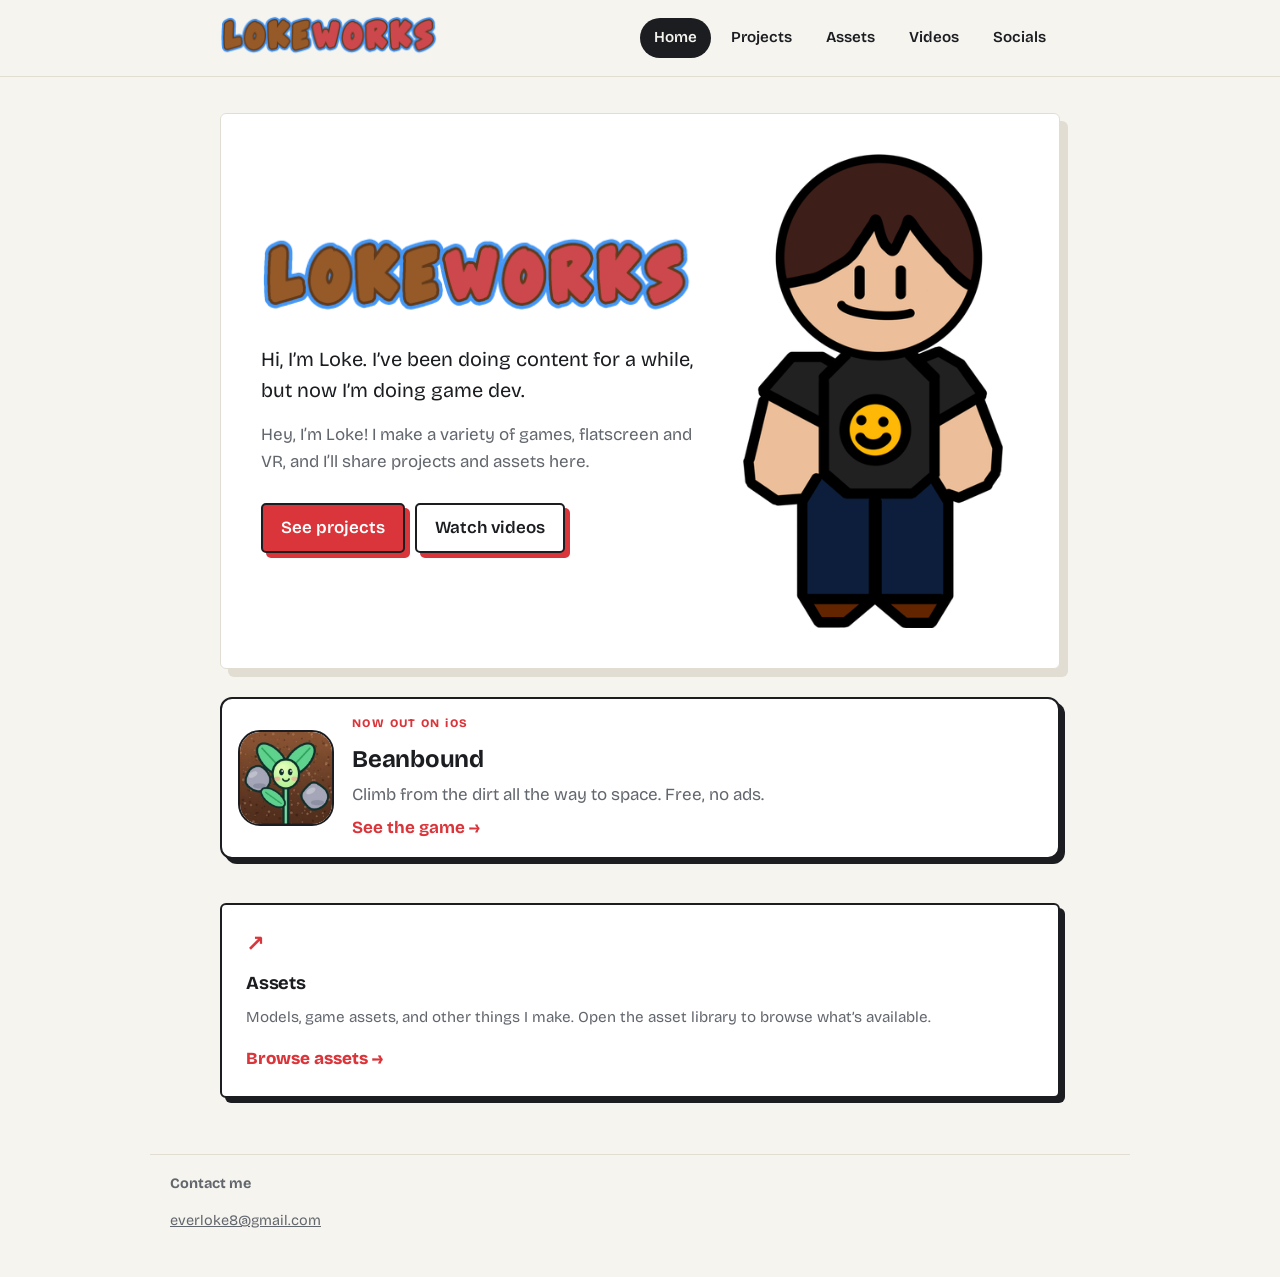
==== index.html @ 10ac7046 "Simplify site title to LokeWorks" ====
<!DOCTYPE html>
<html lang="en"><head><meta charset="utf-8"/><meta content="width=device-width, initial-scale=1, viewport-fit=cover" name="viewport"/><title>LokeWorks</title><meta name="description" content="LokeWorks is Loke’s indie game dev home: games, assets, videos and more."/><meta name="theme-color" content="#4397F7"/><meta property="og:type" content="website"/><meta property="og:site_name" content="LokeWorks"/><meta property="og:title" content="LokeWorks"/><meta property="og:description" content="LokeWorks is Loke’s indie game dev home: games, assets, videos and more."/><meta property="og:image" content="https://lokeworks.github.io/lokeworks-dev/assets/og-image.png"/><meta name="twitter:card" content="summary_large_image"/><link href="https://fonts.googleapis.com/css2?family=Bricolage+Grotesque:opsz,wght@12..96,400;12..96,600;12..96,800&amp;display=swap" rel="stylesheet"/><link href="favicon.ico" rel="icon" sizes="any"/><link href="assets/favicon-32.png" rel="icon" type="image/png" sizes="32x32"/><link href="assets/apple-touch-icon.png" rel="apple-touch-icon"/><link href="style.css?v=19" rel="stylesheet"/></head><body><header>
<div class="bar">
<a aria-label="LokeWorks home" class="logo" href="index.html"><img alt="LokeWorks" class="logo-img" src="assets/lokeworks-logo-site.png?v=1"/></a>
<nav aria-label="Main"><a aria-current="page" href="index.html">Home</a><a href="projects.html">Projects</a><a href="assets.html">Assets</a><a href="videos.html">Videos</a><a href="socials.html">Socials</a></nav>
</div>
</header><main><section>
<div class="hero">
<img alt="Loke, a cartoon guy with brown hair, a black shirt with a yellow smiley face and blue jeans" class="guy" id="guy" draggable="false" data-press="assets/loke-happy.png?v=2" src="[data-uri]"/>
<div class="heroText">
<h1 class="hero-logo"><img alt="LokeWorks" src="assets/lokeworks-logo-site.png?v=1"/></h1>
<p class="lede">Hi, I’m Loke. I’ve been doing content for a while, but now I’m doing game dev.</p>
<p class="sub">Hey, I’m Loke! I make a variety of games, flatscreen and VR, and I’ll share projects and assets here.</p>
<div class="btns">
<button class="btn" data-go="projects">See projects</button>
<button class="btn alt" data-go="videos">Watch videos</button>
</div>
</div>
</div>
<a class="feature" href="project.html?p=beanbound">
<img alt="Beanbound app icon" class="feature-icon" src="assets/beanbound/icon.png"/>
<div><span class="page-kicker">NOW OUT ON iOS</span><h3>Beanbound</h3><p>Climb from the dirt all the way to space. Free, no ads.</p><span class="feature-link">See the game →</span></div>
</a>
<div class="tools">
<button class="tool asset-entry" data-go="assets">
<span aria-hidden="true" class="asset-entry-icon">↗</span>
<h3>Assets</h3>
<p>Models, game assets, and other things I make. Open the asset library to browse what’s available.</p>
<span class="asset-entry-link">Browse assets →</span>
</button>
</div>
</section></main><footer class="site-footer"><div class="footer-inner"><strong>Contact me</strong><p><a href="mailto:everloke8@gmail.com">everloke8@gmail.com</a></p></div></footer><script src="site.js?v=33"></script></body></html>
---- style.css ----
:root{
  --bg:#eef0f7; --surface:#ffffff; --ink:#1b1a3a; --muted:#5d5c7e; --line:#d6d8e8;
  --accent:#3646f5; --accent-ink:#ffffff; --pop:#ffd23f; --pop-ink:#1b1a3a;
  box-sizing:border-box; padding-top:env(safe-area-inset-top,0px); padding-bottom:env(safe-area-inset-bottom,0px);
  color-scheme:light;
}
@media (prefers-color-scheme:dark){
  :root:not([data-theme="light"]){
    --bg:#12122a; --surface:#1c1c3b; --ink:#ecebff; --muted:#a3a2c8; --line:#32325a;
    --accent:#8f99ff; --accent-ink:#12122a; --pop:#ffd23f; --pop-ink:#1b1a3a; color-scheme:dark;
  }
}
:root[data-theme="dark"]{
  --bg:#12122a; --surface:#1c1c3b; --ink:#ecebff; --muted:#a3a2c8; --line:#32325a;
  --accent:#8f99ff; --accent-ink:#12122a; --pop:#ffd23f; --pop-ink:#1b1a3a; color-scheme:dark;
}
html{scroll-padding-top:env(safe-area-inset-top,0px)}
*{box-sizing:border-box}
body{margin:0;background:var(--bg);color:var(--ink);font-family:"Bricolage Grotesque",system-ui,-apple-system,"Segoe UI",Roboto,sans-serif;font-size:17px;line-height:1.55}
body::before{content:"";position:fixed;inset:0 0 auto;height:env(safe-area-inset-top,0px);background:var(--bg);z-index:10}
a{color:inherit}
:focus-visible{outline:3px solid var(--accent);outline-offset:3px}
header{position:sticky;top:env(safe-area-inset-top,0px);z-index:9;background:var(--bg);border-bottom:2px solid var(--ink)}
.bar{max-width:980px;margin:0 auto;padding:12px 20px;display:flex;align-items:center;justify-content:space-between;gap:12px;flex-wrap:wrap}
.logo{font-weight:800;font-size:1.25rem;letter-spacing:-.02em;background:none;border:0;color:var(--ink);cursor:pointer;padding:0;font-family:inherit}
.logo span{background:var(--pop);color:var(--pop-ink);padding:0 6px;border-radius:4px;margin-right:2px}
nav{display:flex;gap:6px;flex-wrap:wrap}
nav a{font:inherit;font-weight:600;font-size:.95rem;background:none;border:2px solid transparent;color:var(--ink);padding:6px 12px;border-radius:999px;cursor:pointer}
nav a:hover{border-color:var(--line)}
nav a[aria-current="page"]{background:var(--ink);color:var(--bg)}
main{max-width:980px;margin:0 auto;padding:36px 20px 56px}
.page[hidden]{display:none}
h1{font-size:clamp(2.8rem,11vw,5.5rem);line-height:.92;letter-spacing:-.045em;font-weight:800;margin:0 0 20px}
h1 .stamp{display:inline-block;background:var(--pop);color:var(--pop-ink);padding:0 .12em;transform:rotate(-1.5deg);border-radius:6px}
h2{font-size:clamp(1.8rem,5vw,2.6rem);letter-spacing:-.03em;line-height:1.05;margin:0 0 10px}
h3{font-size:1.15rem;margin:0 0 4px;letter-spacing:-.01em}
.hero{display:grid;gap:28px;align-items:center}
.guy{display:block;width:min(200px,52%);height:auto;justify-self:center}
.pill{display:inline-flex;align-items:center;gap:8px;font-family:ui-monospace,Menlo,Consolas,monospace;font-size:.9rem;border:2px solid var(--ink);border-radius:999px;padding:3px 12px;margin:0 0 14px;background:var(--surface)}
.pill i{width:9px;height:9px;border-radius:50%;background:var(--accent);display:inline-block}
@media(min-width:760px){.hero{grid-template-columns:1.5fr 1fr}.guy{order:2;width:min(260px,100%)}}
.lede{font-size:1.25rem;max-width:34ch;margin:0 0 16px}
.sub{color:var(--muted);max-width:56ch;margin:0 0 28px}
.btns{display:flex;gap:10px;flex-wrap:wrap}
.btn{font:inherit;font-weight:600;border:2px solid var(--ink);background:var(--accent);color:var(--accent-ink);padding:10px 18px;border-radius:10px;cursor:pointer;box-shadow:4px 4px 0 var(--ink)}
.btn.alt{background:var(--surface);color:var(--ink)}
.btn:active{transform:translate(3px,3px);box-shadow:1px 1px 0 var(--ink)}
.tools{display:grid;grid-template-columns:repeat(auto-fit,minmax(220px,1fr));gap:14px;margin-top:44px}
.tool{border:2px solid var(--ink);border-radius:12px;padding:16px 18px;background:var(--surface)}
.tool p{margin:0;color:var(--muted);font-size:.95rem}
.grid{display:grid;grid-template-columns:repeat(auto-fill,minmax(250px,1fr));gap:16px}
.card{border:2px solid var(--ink);border-radius:12px;background:var(--surface);overflow:hidden;display:flex;flex-direction:column}
.thumb{aspect-ratio:16/9;background:repeating-linear-gradient(45deg,var(--line) 0 10px,transparent 10px 20px);border-bottom:2px solid var(--ink);display:grid;place-items:center;font-weight:600;color:var(--muted)}
img.thumb{display:block;width:100%;height:auto;object-fit:cover;object-position:50% 70%}
.card .body{padding:14px 16px 16px}
.card p{margin:0 0 10px;color:var(--muted);font-size:.95rem}
.tag{display:inline-block;font-size:.8rem;font-weight:600;border:1.5px solid var(--ink);border-radius:999px;padding:1px 10px;background:var(--pop);color:var(--pop-ink)}
.tag.plain{background:none;color:var(--ink)}
.filters{display:flex;gap:8px;flex-wrap:wrap;margin:0 0 20px}
.filters button{font:inherit;font-weight:600;font-size:.9rem;border:2px solid var(--ink);background:var(--surface);color:var(--ink);padding:5px 14px;border-radius:999px;cursor:pointer}
.filters button[aria-pressed="true"]{background:var(--ink);color:var(--bg)}
.links{list-style:none;margin:0;padding:0;display:grid;gap:12px}
.links li a,.links li .off{display:flex;justify-content:space-between;align-items:center;gap:12px;border:2px solid var(--ink);border-radius:12px;background:var(--surface);padding:16px 18px;text-decoration:none;font-weight:600;font-size:1.1rem}
.links li a{box-shadow:4px 4px 0 var(--ink)}
.links li a:hover{background:var(--pop);color:var(--pop-ink)}
.links .off{color:var(--muted);border-style:dashed;border-color:var(--line)}
.links small{font-weight:400;color:var(--muted);font-size:.9rem}
footer{max-width:980px;margin:0 auto;padding:0 20px 40px;color:var(--muted);font-size:.9rem}
.scroll{overflow-x:auto}

/* Visual alignment with the original LokeWorks site */
:root {
  --bg: #0E0F12;
  --surface: #17181D;
  --ink: #F1EFE9;
  --muted: #A6A8AF;
  --line: #2B2D33;
  --accent: #D9353A;
  --accent-ink: #FFFFFF;
  --pop: #E8A33D;
  --pop-ink: #1B1D21;
  color-scheme: dark;
}
@media (prefers-color-scheme: light) {
  :root:not([data-theme="dark"]) {
    --bg: #F5F4EF;
    --surface: #FFFFFF;
    --ink: #1B1D21;
    --muted: #62666D;
    --line: #E1DDD3;
    --accent: #D9353A;
    --accent-ink: #FFFFFF;
    --pop: #E8A33D;
    --pop-ink: #1B1D21;
    color-scheme: light;
  }
}
body {
  background-image: none;
  background-size: auto;
}
header {
  background: var(--bg);
  backdrop-filter: none;
  border-bottom: 1px solid var(--line);
}
.bar { max-width: 880px; }
.logo span { background: var(--accent); color: #fff; border-radius: 3px; }
nav button[aria-current="page"] { background: var(--accent); color: #fff; }
main { max-width: 880px; }
.hero {
  border-radius: 6px;
  border: 1px solid var(--line);
  box-shadow: 8px 8px 0 var(--line);
  background: var(--surface);
  padding: clamp(22px, 4vw, 40px);
}
.hero::before { display: none; }
h1 .stamp { border-radius: 3px; }
.btn {
  border-radius: 5px;
  box-shadow: 5px 5px 0 var(--accent);
}
.btn:hover { box-shadow: 7px 7px 0 var(--accent); transform: translate(-2px,-2px); }
.btn:active { box-shadow: 2px 2px 0 var(--accent); transform: translate(2px,2px); }
.tool, .card {
  border-radius: 6px;
  box-shadow: 5px 5px 0 var(--line);
}
.tool:hover, .card:hover {
  box-shadow: 7px 7px 0 var(--accent);
  transform: translate(-2px,-2px);
}
.tag {
  border-radius: 3px;
  font-family: ui-monospace, SFMono-Regular, Menlo, monospace;
  letter-spacing: .04em;
}
.filters button { border-radius: 4px; }
.filters button[aria-pressed="true"], .filters button.active {
  background: var(--accent);
  color: #fff;
}
.links li a, .links li .off {
  border-radius: 6px;
  box-shadow: 4px 4px 0 var(--line);
}
.links li a:hover { box-shadow: 6px 6px 0 var(--accent); }
.site-footer { max-width: 880px; margin: 0 auto; }
.footer-inner { border-color: var(--line); }
.footer-brand span { color: var(--accent); }
.eyebrow { font-family: ui-monospace, SFMono-Regular, Menlo, monospace; }
.eyebrow-dot { background: var(--accent); box-shadow: none; }
@media (max-width: 600px) {
  .hero { box-shadow: 5px 5px 0 var(--line); }
  .tool, .card { box-shadow: 4px 4px 0 var(--line); }
}


/* Assets page */
.asset-entry {
  appearance: none; width: 100%; text-align: left; color: inherit; font: inherit;
  cursor: pointer; position: relative; padding: 22px 24px 24px;
  background: var(--surface); border: 2px solid var(--ink);
  box-shadow: 5px 5px 0 var(--ink); display: flex; flex-direction: column; align-items: flex-start;
}
.asset-entry h3 { margin: 8px 0; }
.asset-entry p { margin: 0 0 16px; }
.asset-entry-icon { font-size: 1.4rem; font-weight: 900; color: var(--accent); }
.asset-entry-link { font-weight: 800; color: var(--accent); }
.asset-entry:hover { transform: translate(-2px,-2px); box-shadow: 7px 7px 0 var(--ink); }
#assetGrid { margin-top: 24px; }
.empty { padding: 24px; border: 2px dashed var(--line); color: var(--muted); text-align: center; border-radius: 10px; }
.asset-card .asset-kind { display: inline-block; margin: 0 0 8px; font-size: .75rem; font-weight: 800; letter-spacing: .07em; text-transform: uppercase; color: var(--accent); }


/* Secondary-page layouts */
.page-intro {
  margin: 22px 0 26px; padding: 20px 22px;
  border: 2px solid var(--ink); background: var(--surface);
  box-shadow: 4px 4px 0 var(--ink); max-width: 760px;
}
.page-kicker {
  display: block; margin-bottom: 8px; color: var(--accent);
  font-size: .72rem; font-weight: 900; letter-spacing: .12em;
}
.page-intro p, .coming-strip p, .video-note p { margin: 0; line-height: 1.65; color: var(--muted); }
.coming-strip, .video-note {
  display: flex; align-items: center; gap: 14px;
  margin-top: 28px; padding: 18px 20px;
  border: 1px solid var(--line); background: var(--surface);
}
.coming-strip strong, .video-note strong { display: block; margin-bottom: 4px; }
.coming-mark, .video-note-icon {
  display: grid; place-items: center; flex: 0 0 42px; height: 42px;
  border: 2px solid var(--ink); box-shadow: 3px 3px 0 var(--ink);
  font-size: 1.35rem; font-weight: 900; color: var(--accent);
}
.video-note { margin: 20px 0 24px; }
.empty { grid-column: 1 / -1; margin-top: 20px; padding: 32px 22px; }
.empty[hidden] { display: none; }
.empty-icon { display: inline-grid; place-items: center; width: 42px; height: 42px; margin-bottom: 12px; border: 2px solid var(--ink); color: var(--accent); font-weight: 900; font-size: 1.2rem; }
.empty h3 { margin: 0 0 8px; }
.empty p { max-width: 480px; margin: 0 auto; line-height: 1.6; color: var(--muted); }
.video-empty { text-align: center; }
.social-footnote { margin-top: 20px; font-size: .9rem; line-height: 1.6; color: var(--muted); }
.links li a, .links li .off { min-height: 74px; }
.links li .off { cursor: default; }
#filters { display: flex; flex-wrap: wrap; gap: 8px; margin-bottom: 22px; }
#filters button[aria-pressed="true"] { background: var(--accent); color: var(--bg); border-color: var(--ink); }
#videoGrid .empty { width: 100%; }
@media (max-width: 600px) {
  .page-intro { padding: 16px; }
  .coming-strip, .video-note { align-items: flex-start; padding: 15px; }
}


nav a{ text-decoration:none; display:inline-block; }
nav a[aria-current="page"]{ background:var(--ink); color:var(--bg); }
.site-footer{max-width:980px;margin:0 auto;padding:18px 20px 30px;color:var(--muted);font-size:.9rem;border-top:1px solid var(--line)}

.asset-category-title{margin:28px 0 12px;font-size:1.35rem}
.asset-preview{display:block;width:100%;max-height:220px;object-fit:cover;border-radius:8px;margin:12px 0}
.card .button{display:inline-block;margin-top:12px;text-decoration:none}
.asset-section[hidden],.empty[hidden]{display:none}

.logo-img{display:block;height:52px;width:auto}
@media(max-width:520px){.logo-img{height:38px}}

h1.hero-logo{margin:0 0 12px;line-height:0}
h1.hero-logo img{display:block;width:min(100%,440px);height:auto}

.guy{cursor:pointer;-webkit-user-select:none;user-select:none;-webkit-touch-callout:none;-webkit-tap-highlight-color:transparent;touch-action:manipulation}

/* Project detail page */
.proj-layout{display:grid;grid-template-columns:200px 1fr;gap:32px;align-items:start}
.proj-side{display:flex;flex-direction:column;gap:10px;position:sticky;top:90px}
.proj-pill{display:block;text-decoration:none;font-weight:700;border:2px solid var(--ink);border-radius:999px;background:var(--surface);color:var(--ink);padding:8px 16px}
.proj-pill[aria-current="page"]{background:var(--ink);color:var(--bg)}
.proj-main{min-width:0}
.proj-head{display:flex;gap:22px;align-items:flex-start;flex-wrap:wrap;margin-bottom:28px}
.proj-icon{width:140px;height:140px;border-radius:28px;border:2px solid var(--ink);object-fit:cover;display:block}
.proj-info{flex:1;min-width:200px}
.proj-title{margin:0 0 4px;font-size:clamp(1.8rem,5vw,2.6rem);line-height:1.1}
.proj-tagline{margin:0 0 6px;font-weight:600;font-size:1.1rem}
.proj-price{margin:0 0 12px;color:var(--muted);font-weight:600}
.proj-info .btn{display:inline-block;text-decoration:none;background:var(--accent);color:var(--accent-ink);border-radius:999px;padding:8px 28px}
.proj-shots{display:flex;gap:16px;overflow-x:auto;padding:4px 4px 16px;scroll-snap-type:x mandatory;-webkit-overflow-scrolling:touch}
.proj-shots img{height:440px;width:auto;flex:none;border-radius:18px;border:2px solid var(--ink);scroll-snap-align:start;display:block}
.proj-h2{margin:24px 0 8px}
.proj-about{margin:0 0 14px;max-width:62ch}
.proj-tags{display:flex;gap:6px;flex-wrap:wrap}
@media(max-width:760px){
  .proj-layout{grid-template-columns:1fr;gap:18px}
  .proj-side{flex-direction:row;flex-wrap:wrap;position:static}
  .proj-icon{width:104px;height:104px;border-radius:22px}
  .proj-shots img{height:340px}
}
.proj-back{display:inline-block;margin:0 0 16px;font-weight:600;text-decoration:none;color:var(--muted)}
.proj-back:hover{color:var(--ink);text-decoration:underline}
.proj-shots-wrap{position:relative}
.proj-arrow{position:absolute;top:50%;transform:translateY(-60%);width:42px;height:42px;border-radius:50%;border:2px solid var(--ink);background:var(--surface);color:var(--ink);font-size:1.6rem;line-height:1;cursor:pointer;display:grid;place-items:center;padding:0 0 3px}
.proj-arrow.prev{left:-12px}.proj-arrow.next{right:-12px}
.proj-arrow:hover{background:var(--accent);color:var(--accent-ink)}
@media(hover:none){.proj-arrow{display:none}}
.proj-facts{display:flex;flex-wrap:wrap;border:2px solid var(--ink);border-radius:12px;background:var(--surface);margin:8px 0 8px;overflow:hidden}
.proj-fact{flex:1 1 120px;padding:12px 16px;display:flex;flex-direction:column;gap:2px;border-right:2px solid var(--line)}
.proj-fact:last-child{border-right:0}
.proj-fact-k{font-size:.75rem;font-weight:700;letter-spacing:.07em;text-transform:uppercase;color:var(--muted)}
.lightbox{position:fixed;inset:0;z-index:100;background:rgba(0,0,0,.85);display:grid;place-items:center;padding:20px}
.lightbox img{max-width:min(92vw,520px);max-height:88vh;border-radius:18px;display:block}
.lb-btn{position:absolute;width:48px;height:48px;border-radius:50%;border:2px solid #fff;background:rgba(0,0,0,.5);color:#fff;font-size:1.8rem;cursor:pointer;display:grid;place-items:center;padding:0 0 4px}
.lb-close{top:16px;right:16px}.lb-prev{left:16px;top:50%}.lb-next{right:16px;top:50%}

/* Home: featured game */
.feature{display:flex;gap:18px;align-items:center;text-decoration:none;color:var(--ink);border:2px solid var(--ink);border-radius:12px;background:var(--surface);padding:16px;margin:0 0 20px;box-shadow:5px 5px 0 var(--ink);transition:transform .12s,box-shadow .12s}
.feature:hover{transform:translate(-2px,-2px);box-shadow:7px 7px 0 var(--accent)}
.feature-icon{width:96px;height:96px;border-radius:22px;border:2px solid var(--ink);flex:none;display:block}
.feature h3{margin:2px 0 4px;font-size:1.5rem}
.feature p{margin:0 0 6px;color:var(--muted)}
.feature-link{font-weight:700;color:var(--accent)}
/* nicer spacing */
.card .body .btn{margin-top:6px}
.card .body{display:flex;flex-direction:column;align-items:flex-start}
@media(max-width:520px){
  nav{gap:0}
  nav a{padding:6px 9px;font-size:.9rem}
  .feature-icon{width:72px;height:72px;border-radius:16px}
}
.feature{margin-top:28px}
.feature .page-kicker{display:block}
.card .body .btn{text-decoration:none}
@media(max-width:520px){nav a{padding:6px 6px;font-size:.85rem}.bar{padding-left:14px;padding-right:14px}}

/* 404 */
.nf{text-align:center;padding:30px 0}
.nf-guy{width:150px;height:auto;display:block;margin:0 auto 6px;animation:bob 3s ease-in-out infinite}
.nf-title{font-size:clamp(4rem,16vw,7rem);line-height:1;margin:0 0 6px;color:var(--accent)}

/* Motion (turned off for people who prefer reduced motion) */
@view-transition{navigation:auto}
@keyframes rise{from{opacity:0;transform:translateY(14px)}to{opacity:1;transform:none}}
@keyframes bob{0%,100%{transform:translateY(0)}50%{transform:translateY(-6px)}}
@keyframes wiggle{0%,100%{transform:rotate(0)}25%{transform:rotate(-2.5deg)}75%{transform:rotate(2.5deg)}}
main section>*{animation:rise .5s ease both}
main section>*:nth-child(2){animation-delay:.06s}
main section>*:nth-child(3){animation-delay:.12s}
main section>*:nth-child(4){animation-delay:.18s}
main section>*:nth-child(5){animation-delay:.24s}
main section>*:nth-child(n+6){animation-delay:.3s}
.grid>.card{animation:rise .5s ease both}
.grid>.card:nth-child(2){animation-delay:.08s}
.grid>.card:nth-child(3){animation-delay:.16s}
.logo-img{transition:transform .15s}
.logo:hover .logo-img{animation:wiggle .4s ease}
.hero .guy{animation:bob 3.4s ease-in-out infinite}
.hero .guy:active{animation:none;transform:scale(.97)}
.btn,.card,.feature,.tool,.proj-pill,nav a{transition:transform .12s,box-shadow .12s,background .12s,border-color .12s}
@media(prefers-reduced-motion:reduce){
  *,*::before,*::after{animation:none!important;transition:none!important;scroll-behavior:auto!important}
  @view-transition{navigation:none}
}
.nf .lede,.nf .sub{text-align:center;margin-left:auto;margin-right:auto}

/* Roadmap */
.road{display:grid;grid-template-columns:repeat(3,1fr);gap:18px;align-items:start}
.road-col{border:2px solid var(--ink);border-radius:12px;background:var(--surface);padding:14px}
.road-col h3{margin:0 0 12px;display:flex;justify-content:space-between;align-items:center}
.road-count{font-size:.8rem;font-weight:800;border:2px solid var(--ink);border-radius:999px;padding:0 9px}
.road-doing h3{color:var(--accent)}
.road-card{border:2px solid var(--line);border-radius:10px;padding:10px 12px;margin:0 0 10px;background:var(--bg)}
.road-card p{margin:4px 0 0;color:var(--muted);font-size:.92rem}
.road-empty{color:var(--muted);margin:0}
.road-done .road-card strong::before{content:"\2713  ";color:var(--accent)}
@media(max-width:760px){.road{grid-template-columns:1fr}}


/* Sub-tabs under the main menu (Games / Roadmap) */
.subtabs{display:flex;gap:8px;margin:0 0 14px}
.subtabs a{text-decoration:none;font-weight:700;font-size:.95rem;border:2px solid var(--ink);border-radius:999px;padding:4px 16px;color:var(--ink);background:var(--surface)}
.subtabs a[aria-current="page"]{background:var(--ink);color:var(--bg)}

/* Roadmap: locked until a goal */
.unlocks{margin-top:34px}
.unlocks[hidden]{display:none}
.unlock-list{display:grid;grid-template-columns:repeat(auto-fill,minmax(280px,1fr));gap:16px}
.unlock-card{border:2px dashed var(--ink);border-radius:12px;background:var(--surface);padding:14px 16px}
.unlock-card.is-open{border-style:solid;border-color:var(--accent)}
.unlock-top{display:flex;justify-content:space-between;gap:10px;align-items:center}
.unlock-badge{font-size:.7rem;font-weight:800;letter-spacing:.08em;border:2px solid var(--ink);border-radius:999px;padding:1px 9px}
.unlock-card.is-open .unlock-badge{background:var(--accent);color:var(--accent-ink);border-color:var(--accent)}
.unlock-card p{margin:6px 0 0;color:var(--muted);font-size:.92rem}
.unlock-card .unlock-goal{color:var(--ink);font-weight:600}
.unlock-bar{height:14px;border:2px solid var(--ink);border-radius:999px;margin-top:10px;overflow:hidden;background:var(--bg)}
.unlock-fill{height:100%;background:var(--accent);border-radius:999px;transition:width .6s}
.unlock-card .unlock-num{margin-top:6px;font-weight:700;color:var(--ink)}

/* Project page: how to play */
.howto{display:grid;grid-template-columns:repeat(auto-fit,minmax(240px,1fr));gap:16px;margin-top:6px}
.howto-box{border:2px solid var(--ink);border-radius:12px;background:var(--surface);padding:14px 16px}
.howto-box h3{margin:0 0 8px}
.howto-box dl{margin:0}
.howto-box dt{font-weight:700;margin-top:10px}
.howto-box dt:first-child{margin-top:0}
.howto-box dd{margin:2px 0 0;color:var(--muted);font-size:.95rem}
h1.page-h{font-size:clamp(1.8rem,5vw,2.6rem);letter-spacing:-.03em;line-height:1.05;margin:0 0 10px}
.logo-img{aspect-ratio:900/212;width:auto}

/* Suggestion box */
.suggest{margin-top:34px;border:2px solid var(--ink);border-radius:12px;background:var(--surface);padding:18px 18px 16px;max-width:560px}
.suggest-title{font-size:1.5rem;margin:0 0 4px}
.suggest label{display:block;font-weight:600;margin:0 0 12px;font-size:.95rem}
.suggest select,.suggest input,.suggest textarea{display:block;width:100%;margin-top:4px;font:inherit;font-weight:400;color:var(--ink);background:var(--bg);border:2px solid var(--ink);border-radius:8px;padding:8px 10px}
.suggest textarea{resize:vertical}
.suggest-note{margin:10px 0 0;color:var(--muted);font-size:.85rem}
.asset-tags{display:flex;flex-wrap:wrap;gap:6px;margin:0 0 14px}
.asset-tag{display:inline-block;padding:3px 10px;border:2px solid var(--ink);border-radius:999px;font-size:.75rem;font-weight:800;letter-spacing:.04em;text-transform:uppercase;background:#fff;color:var(--ink)}


/* High-contrast project badges */
.asset-tag,
.tag,
.tag.plain {
  background: #fff;
  color: #24233f;
  border-color: #24233f;
  text-shadow: none;
  opacity: 1;
}
.asset-tag {
  font-weight: 900;
  letter-spacing: .035em;
  box-shadow: 0 1px 0 rgba(0,0,0,.08);
}
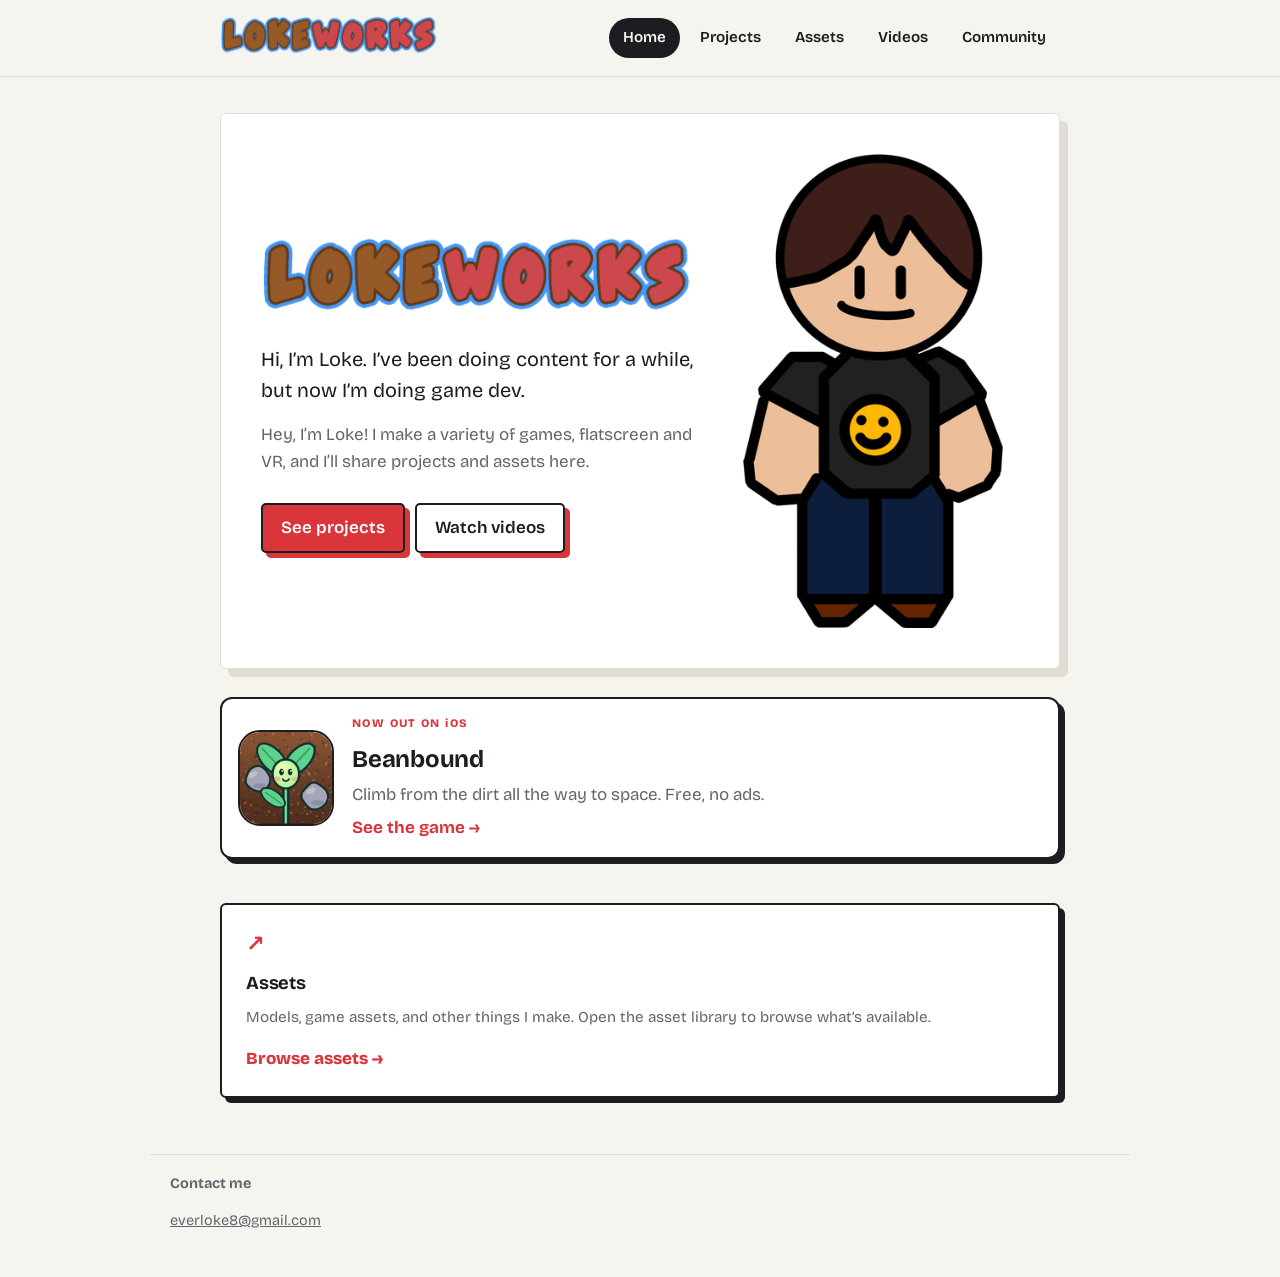
==== commit bf04db4f: "Replace Socials with Community page, add Loke VR page Co-Authored-By: Claude Sonnet 5.5 <noreply@ant" ====
--- a/index.html
+++ b/index.html
@@ -1,8 +1,8 @@
 <!DOCTYPE html>
-<html lang="en"><head><meta charset="utf-8"/><meta content="width=device-width, initial-scale=1, viewport-fit=cover" name="viewport"/><title>LokeWorks</title><meta name="description" content="LokeWorks is Loke’s indie game dev home: games, assets, videos and more."/><meta name="theme-color" content="#4397F7"/><meta property="og:type" content="website"/><meta property="og:site_name" content="LokeWorks"/><meta property="og:title" content="LokeWorks"/><meta property="og:description" content="LokeWorks is Loke’s indie game dev home: games, assets, videos and more."/><meta property="og:image" content="https://lokeworks.github.io/lokeworks-dev/assets/og-image.png"/><meta name="twitter:card" content="summary_large_image"/><link href="https://fonts.googleapis.com/css2?family=Bricolage+Grotesque:opsz,wght@12..96,400;12..96,600;12..96,800&amp;display=swap" rel="stylesheet"/><link href="favicon.ico" rel="icon" sizes="any"/><link href="assets/favicon-32.png" rel="icon" type="image/png" sizes="32x32"/><link href="assets/apple-touch-icon.png" rel="apple-touch-icon"/><link href="style.css?v=19" rel="stylesheet"/></head><body><header>
+<html lang="en"><head><meta charset="utf-8"/><meta content="width=device-width, initial-scale=1, viewport-fit=cover" name="viewport"/><title>LokeWorks</title><meta name="description" content="LokeWorks is Loke’s indie game dev home: games, assets, videos and more."/><meta name="theme-color" content="#4397F7"/><meta property="og:type" content="website"/><meta property="og:site_name" content="LokeWorks"/><meta property="og:title" content="LokeWorks"/><meta property="og:description" content="LokeWorks is Loke’s indie game dev home: games, assets, videos and more."/><meta property="og:image" content="https://lokeworks.github.io/lokeworks-dev/assets/og-image.png"/><meta name="twitter:card" content="summary_large_image"/><link href="https://fonts.googleapis.com/css2?family=Bricolage+Grotesque:opsz,wght@12..96,400;12..96,600;12..96,800&amp;display=swap" rel="stylesheet"/><link href="favicon.ico" rel="icon" sizes="any"/><link href="assets/favicon-32.png" rel="icon" type="image/png" sizes="32x32"/><link href="assets/apple-touch-icon.png" rel="apple-touch-icon"/><link href="style.css?v=21" rel="stylesheet"/></head><body><header>
 <div class="bar">
 <a aria-label="LokeWorks home" class="logo" href="index.html"><img alt="LokeWorks" class="logo-img" src="assets/lokeworks-logo-site.png?v=1"/></a>
-<nav aria-label="Main"><a aria-current="page" href="index.html">Home</a><a href="projects.html">Projects</a><a href="assets.html">Assets</a><a href="videos.html">Videos</a><a href="socials.html">Socials</a></nav>
+<nav aria-label="Main"><a aria-current="page" href="index.html">Home</a><a href="projects.html">Projects</a><a href="assets.html">Assets</a><a href="videos.html">Videos</a><a href="community.html">Community</a></nav>
 </div>
 </header><main><section>
 <div class="hero">
@@ -29,4 +29,4 @@
 <span class="asset-entry-link">Browse assets →</span>
 </button>
 </div>
-</section></main><footer class="site-footer"><div class="footer-inner"><strong>Contact me</strong><p><a href="mailto:everloke8@gmail.com">everloke8@gmail.com</a></p></div></footer><script src="site.js?v=33"></script></body></html>+</section></main><footer class="site-footer"><div class="footer-inner"><strong>Contact me</strong><p><a href="mailto:everloke8@gmail.com">everloke8@gmail.com</a></p></div></footer><script src="site.js?v=34"></script></body></html>
--- a/style.css
+++ b/style.css
@@ -392,3 +392,22 @@
   letter-spacing: .035em;
   box-shadow: 0 1px 0 rgba(0,0,0,.08);
 }
+
+/* Community page + Loke VR */
+.comm-h{font-size:1.5rem;margin:30px 0 12px}
+.vr-card{position:relative;display:block;text-decoration:none;color:#f4f1ff;border:2px solid var(--ink);border-radius:14px;padding:24px 22px 20px;overflow:hidden;box-shadow:6px 6px 0 var(--ink);
+  background:
+   radial-gradient(1.5px 1.5px at 12% 22%,#fff,transparent),radial-gradient(1.5px 1.5px at 34% 70%,#fff,transparent),radial-gradient(2px 2px at 58% 30%,#fff,transparent),
+   radial-gradient(1.5px 1.5px at 78% 62%,#fff,transparent),radial-gradient(1.5px 1.5px at 90% 18%,#fff,transparent),radial-gradient(1px 1px at 47% 88%,#fff,transparent),
+   linear-gradient(135deg,#2b1a5e,#3a3fb0);transition:transform .12s,box-shadow .12s}
+.vr-card:hover{transform:translate(-2px,-2px);box-shadow:8px 8px 0 var(--accent)}
+.vr-kicker{display:block;font-size:.72rem;font-weight:800;letter-spacing:.12em;color:#c9bdff}
+.vr-title{display:block;font-size:clamp(2rem,7vw,3rem);font-weight:800;line-height:1.05;margin:6px 0 8px}
+.vr-tag{display:block;font-size:1.05rem;max-width:60ch}
+.vr-go{display:inline-block;margin-top:14px;font-weight:700;color:#fff;border-bottom:2px solid #c9bdff}
+.vr-hero{border:2px solid var(--ink);border-radius:14px;padding:26px 22px;margin:0 0 20px;color:#f4f1ff;box-shadow:6px 6px 0 var(--ink);
+  background:
+   radial-gradient(1.5px 1.5px at 10% 25%,#fff,transparent),radial-gradient(2px 2px at 40% 65%,#fff,transparent),radial-gradient(1.5px 1.5px at 70% 28%,#fff,transparent),
+   radial-gradient(1.5px 1.5px at 88% 72%,#fff,transparent),linear-gradient(135deg,#2b1a5e,#3a3fb0)}
+.vr-h1{font-size:clamp(2.4rem,9vw,3.8rem);line-height:1;margin:6px 0 0;letter-spacing:-.03em}
+.vr-text{font-size:1.15rem;max-width:60ch;line-height:1.6}
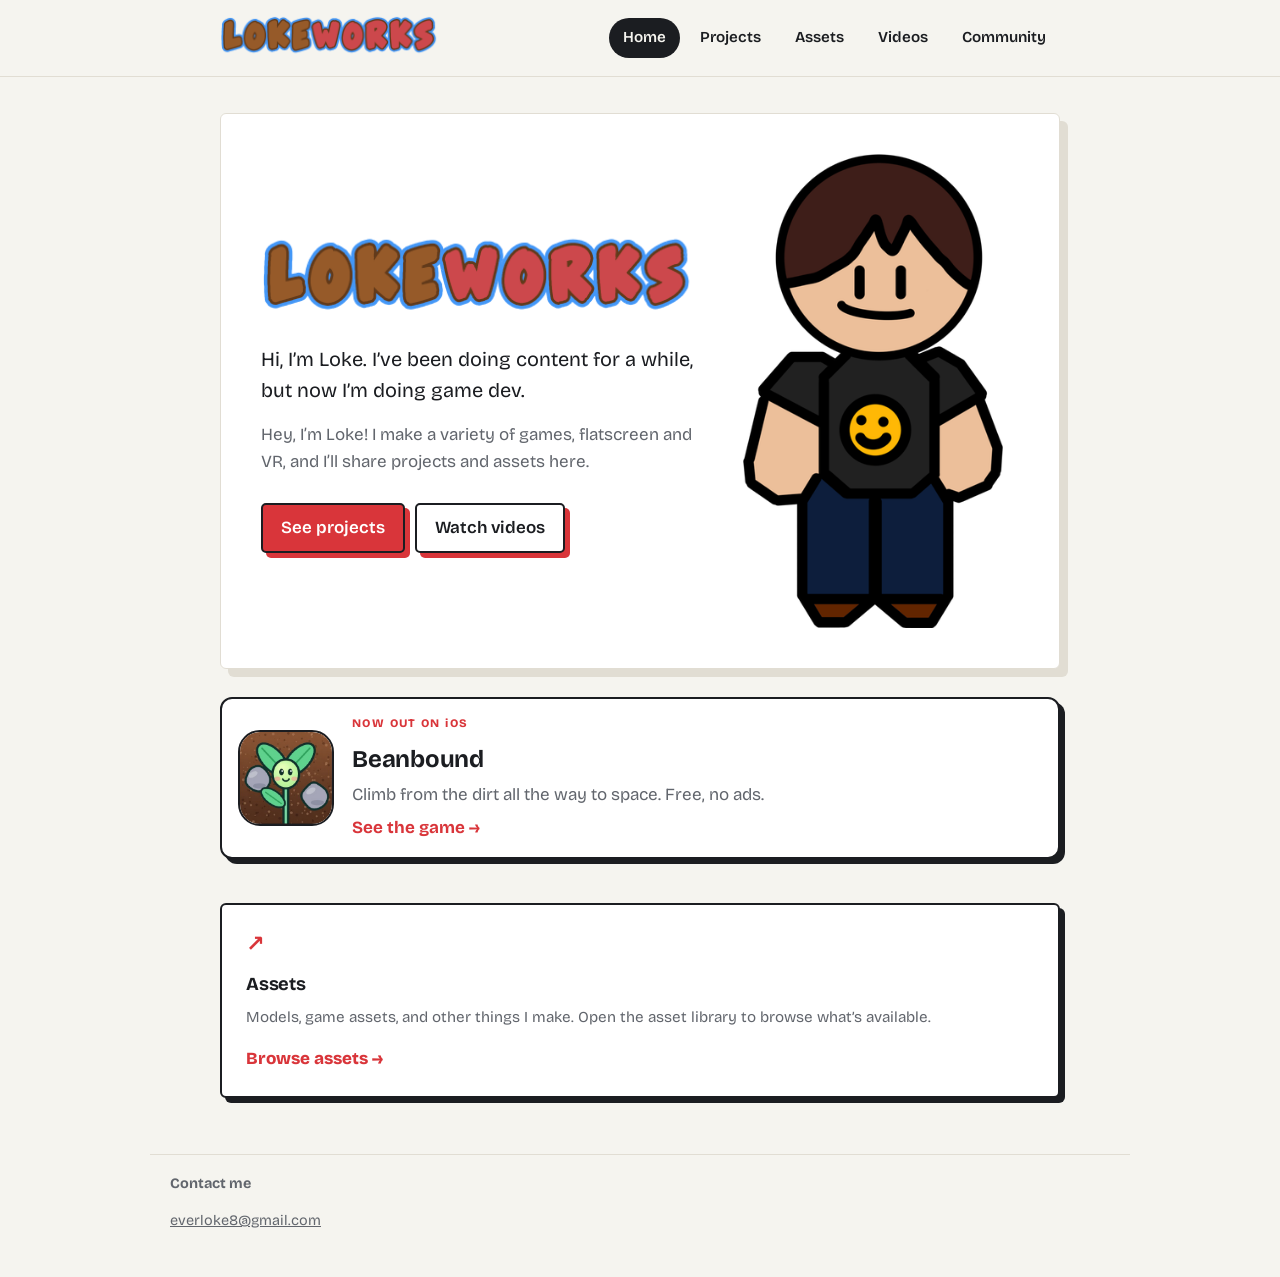
==== commit 504c21b7: "Remove Loke VR card and page for now (kept in git history) Co-Authored-By: Claude Sonnet 5.5 <norepl" ====
--- a/index.html
+++ b/index.html
@@ -1,5 +1,5 @@
 <!DOCTYPE html>
-<html lang="en"><head><meta charset="utf-8"/><meta content="width=device-width, initial-scale=1, viewport-fit=cover" name="viewport"/><title>LokeWorks</title><meta name="description" content="LokeWorks is Loke’s indie game dev home: games, assets, videos and more."/><meta name="theme-color" content="#4397F7"/><meta property="og:type" content="website"/><meta property="og:site_name" content="LokeWorks"/><meta property="og:title" content="LokeWorks"/><meta property="og:description" content="LokeWorks is Loke’s indie game dev home: games, assets, videos and more."/><meta property="og:image" content="https://lokeworks.github.io/lokeworks-dev/assets/og-image.png"/><meta name="twitter:card" content="summary_large_image"/><link href="https://fonts.googleapis.com/css2?family=Bricolage+Grotesque:opsz,wght@12..96,400;12..96,600;12..96,800&amp;display=swap" rel="stylesheet"/><link href="favicon.ico" rel="icon" sizes="any"/><link href="assets/favicon-32.png" rel="icon" type="image/png" sizes="32x32"/><link href="assets/apple-touch-icon.png" rel="apple-touch-icon"/><link href="style.css?v=21" rel="stylesheet"/></head><body><header>
+<html lang="en"><head><meta charset="utf-8"/><meta content="width=device-width, initial-scale=1, viewport-fit=cover" name="viewport"/><title>LokeWorks</title><meta name="description" content="LokeWorks is Loke’s indie game dev home: games, assets, videos and more."/><meta name="theme-color" content="#4397F7"/><meta property="og:type" content="website"/><meta property="og:site_name" content="LokeWorks"/><meta property="og:title" content="LokeWorks"/><meta property="og:description" content="LokeWorks is Loke’s indie game dev home: games, assets, videos and more."/><meta property="og:image" content="https://lokeworks.github.io/lokeworks-dev/assets/og-image.png"/><meta name="twitter:card" content="summary_large_image"/><link href="https://fonts.googleapis.com/css2?family=Bricolage+Grotesque:opsz,wght@12..96,400;12..96,600;12..96,800&amp;display=swap" rel="stylesheet"/><link href="favicon.ico" rel="icon" sizes="any"/><link href="assets/favicon-32.png" rel="icon" type="image/png" sizes="32x32"/><link href="assets/apple-touch-icon.png" rel="apple-touch-icon"/><link href="style.css?v=22" rel="stylesheet"/></head><body><header>
 <div class="bar">
 <a aria-label="LokeWorks home" class="logo" href="index.html"><img alt="LokeWorks" class="logo-img" src="assets/lokeworks-logo-site.png?v=1"/></a>
 <nav aria-label="Main"><a aria-current="page" href="index.html">Home</a><a href="projects.html">Projects</a><a href="assets.html">Assets</a><a href="videos.html">Videos</a><a href="community.html">Community</a></nav>
--- a/style.css
+++ b/style.css
@@ -392,22 +392,3 @@
   letter-spacing: .035em;
   box-shadow: 0 1px 0 rgba(0,0,0,.08);
 }
-
-/* Community page + Loke VR */
-.comm-h{font-size:1.5rem;margin:30px 0 12px}
-.vr-card{position:relative;display:block;text-decoration:none;color:#f4f1ff;border:2px solid var(--ink);border-radius:14px;padding:24px 22px 20px;overflow:hidden;box-shadow:6px 6px 0 var(--ink);
-  background:
-   radial-gradient(1.5px 1.5px at 12% 22%,#fff,transparent),radial-gradient(1.5px 1.5px at 34% 70%,#fff,transparent),radial-gradient(2px 2px at 58% 30%,#fff,transparent),
-   radial-gradient(1.5px 1.5px at 78% 62%,#fff,transparent),radial-gradient(1.5px 1.5px at 90% 18%,#fff,transparent),radial-gradient(1px 1px at 47% 88%,#fff,transparent),
-   linear-gradient(135deg,#2b1a5e,#3a3fb0);transition:transform .12s,box-shadow .12s}
-.vr-card:hover{transform:translate(-2px,-2px);box-shadow:8px 8px 0 var(--accent)}
-.vr-kicker{display:block;font-size:.72rem;font-weight:800;letter-spacing:.12em;color:#c9bdff}
-.vr-title{display:block;font-size:clamp(2rem,7vw,3rem);font-weight:800;line-height:1.05;margin:6px 0 8px}
-.vr-tag{display:block;font-size:1.05rem;max-width:60ch}
-.vr-go{display:inline-block;margin-top:14px;font-weight:700;color:#fff;border-bottom:2px solid #c9bdff}
-.vr-hero{border:2px solid var(--ink);border-radius:14px;padding:26px 22px;margin:0 0 20px;color:#f4f1ff;box-shadow:6px 6px 0 var(--ink);
-  background:
-   radial-gradient(1.5px 1.5px at 10% 25%,#fff,transparent),radial-gradient(2px 2px at 40% 65%,#fff,transparent),radial-gradient(1.5px 1.5px at 70% 28%,#fff,transparent),
-   radial-gradient(1.5px 1.5px at 88% 72%,#fff,transparent),linear-gradient(135deg,#2b1a5e,#3a3fb0)}
-.vr-h1{font-size:clamp(2.4rem,9vw,3.8rem);line-height:1;margin:6px 0 0;letter-spacing:-.03em}
-.vr-text{font-size:1.15rem;max-width:60ch;line-height:1.6}
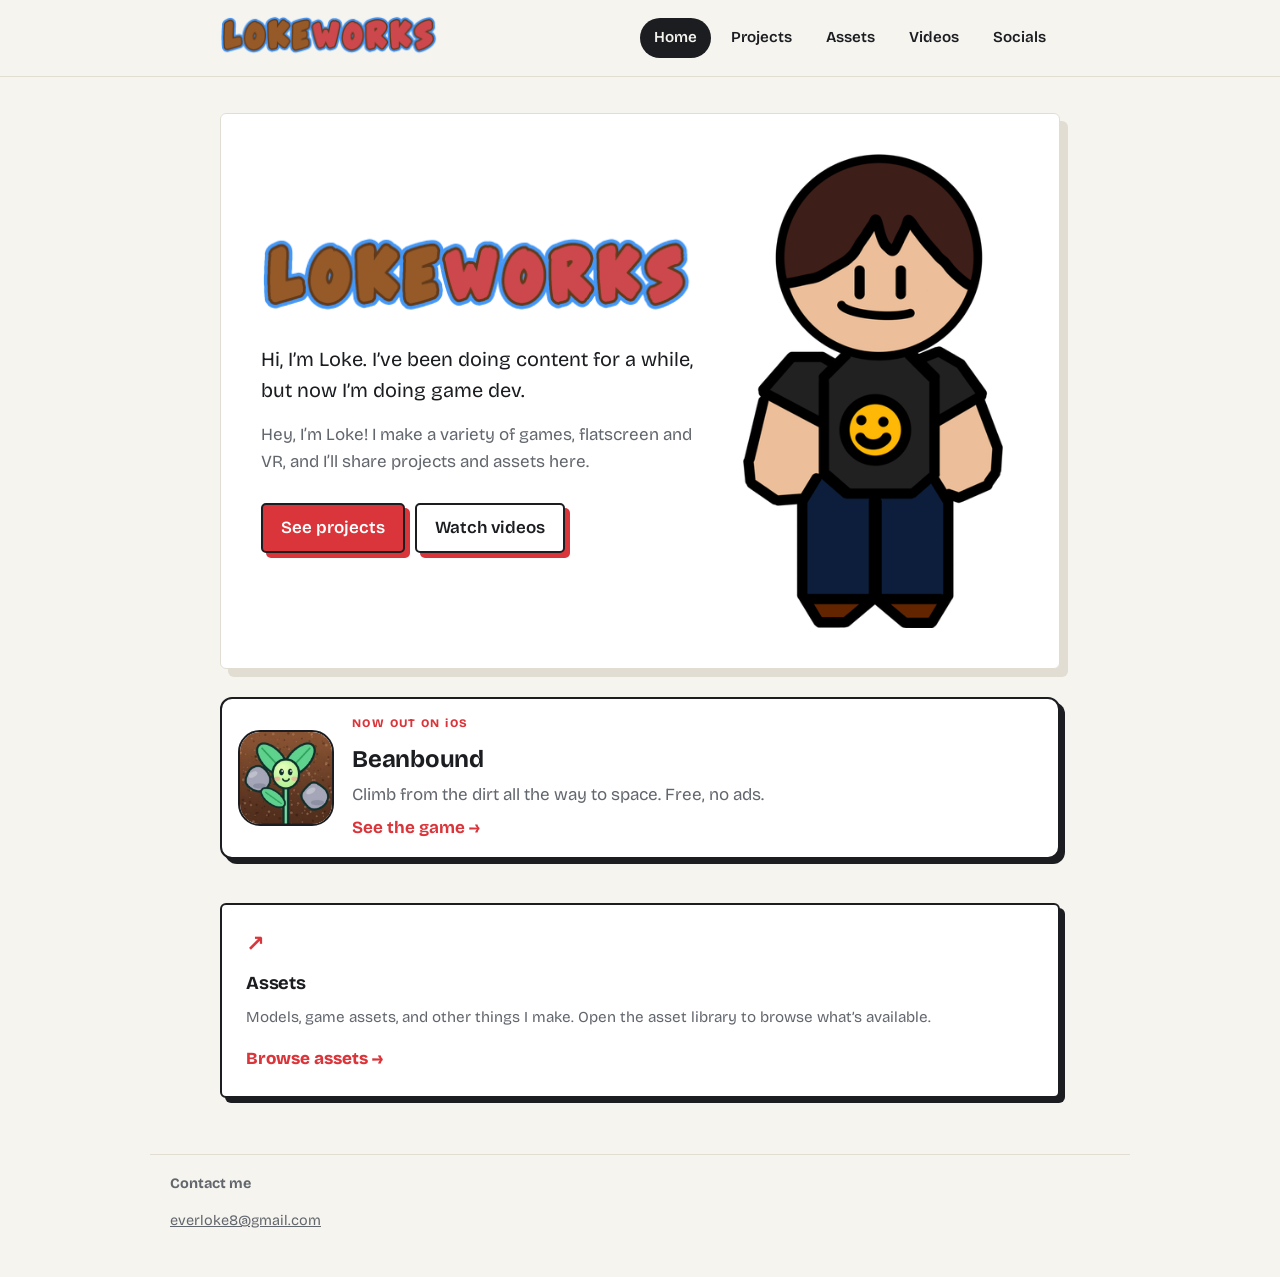
==== commit 7a30ad29: "Rename Community back to Socials Co-Authored-By: Claude Sonnet 5.5 <noreply@anthropic.com> Claude-Se" ====
--- a/index.html
+++ b/index.html
@@ -1,8 +1,8 @@
 <!DOCTYPE html>
-<html lang="en"><head><meta charset="utf-8"/><meta content="width=device-width, initial-scale=1, viewport-fit=cover" name="viewport"/><title>LokeWorks</title><meta name="description" content="LokeWorks is Loke’s indie game dev home: games, assets, videos and more."/><meta name="theme-color" content="#4397F7"/><meta property="og:type" content="website"/><meta property="og:site_name" content="LokeWorks"/><meta property="og:title" content="LokeWorks"/><meta property="og:description" content="LokeWorks is Loke’s indie game dev home: games, assets, videos and more."/><meta property="og:image" content="https://lokeworks.github.io/lokeworks-dev/assets/og-image.png"/><meta name="twitter:card" content="summary_large_image"/><link href="https://fonts.googleapis.com/css2?family=Bricolage+Grotesque:opsz,wght@12..96,400;12..96,600;12..96,800&amp;display=swap" rel="stylesheet"/><link href="favicon.ico" rel="icon" sizes="any"/><link href="assets/favicon-32.png" rel="icon" type="image/png" sizes="32x32"/><link href="assets/apple-touch-icon.png" rel="apple-touch-icon"/><link href="style.css?v=22" rel="stylesheet"/></head><body><header>
+<html lang="en"><head><meta charset="utf-8"/><meta content="width=device-width, initial-scale=1, viewport-fit=cover" name="viewport"/><title>LokeWorks</title><meta name="description" content="LokeWorks is Loke’s indie game dev home: games, assets, videos and more."/><meta name="theme-color" content="#4397F7"/><meta property="og:type" content="website"/><meta property="og:site_name" content="LokeWorks"/><meta property="og:title" content="LokeWorks"/><meta property="og:description" content="LokeWorks is Loke’s indie game dev home: games, assets, videos and more."/><meta property="og:image" content="https://lokeworks.github.io/lokeworks-dev/assets/og-image.png"/><meta name="twitter:card" content="summary_large_image"/><link href="https://fonts.googleapis.com/css2?family=Bricolage+Grotesque:opsz,wght@12..96,400;12..96,600;12..96,800&amp;display=swap" rel="stylesheet"/><link href="favicon.ico" rel="icon" sizes="any"/><link href="assets/favicon-32.png" rel="icon" type="image/png" sizes="32x32"/><link href="assets/apple-touch-icon.png" rel="apple-touch-icon"/><link href="style.css?v=23" rel="stylesheet"/></head><body><header>
 <div class="bar">
 <a aria-label="LokeWorks home" class="logo" href="index.html"><img alt="LokeWorks" class="logo-img" src="assets/lokeworks-logo-site.png?v=1"/></a>
-<nav aria-label="Main"><a aria-current="page" href="index.html">Home</a><a href="projects.html">Projects</a><a href="assets.html">Assets</a><a href="videos.html">Videos</a><a href="community.html">Community</a></nav>
+<nav aria-label="Main"><a aria-current="page" href="index.html">Home</a><a href="projects.html">Projects</a><a href="assets.html">Assets</a><a href="videos.html">Videos</a><a href="socials.html">Socials</a></nav>
 </div>
 </header><main><section>
 <div class="hero">
@@ -29,4 +29,4 @@
 <span class="asset-entry-link">Browse assets →</span>
 </button>
 </div>
-</section></main><footer class="site-footer"><div class="footer-inner"><strong>Contact me</strong><p><a href="mailto:everloke8@gmail.com">everloke8@gmail.com</a></p></div></footer><script src="site.js?v=34"></script></body></html>+</section></main><footer class="site-footer"><div class="footer-inner"><strong>Contact me</strong><p><a href="mailto:everloke8@gmail.com">everloke8@gmail.com</a></p></div></footer><script src="site.js?v=35"></script></body></html>
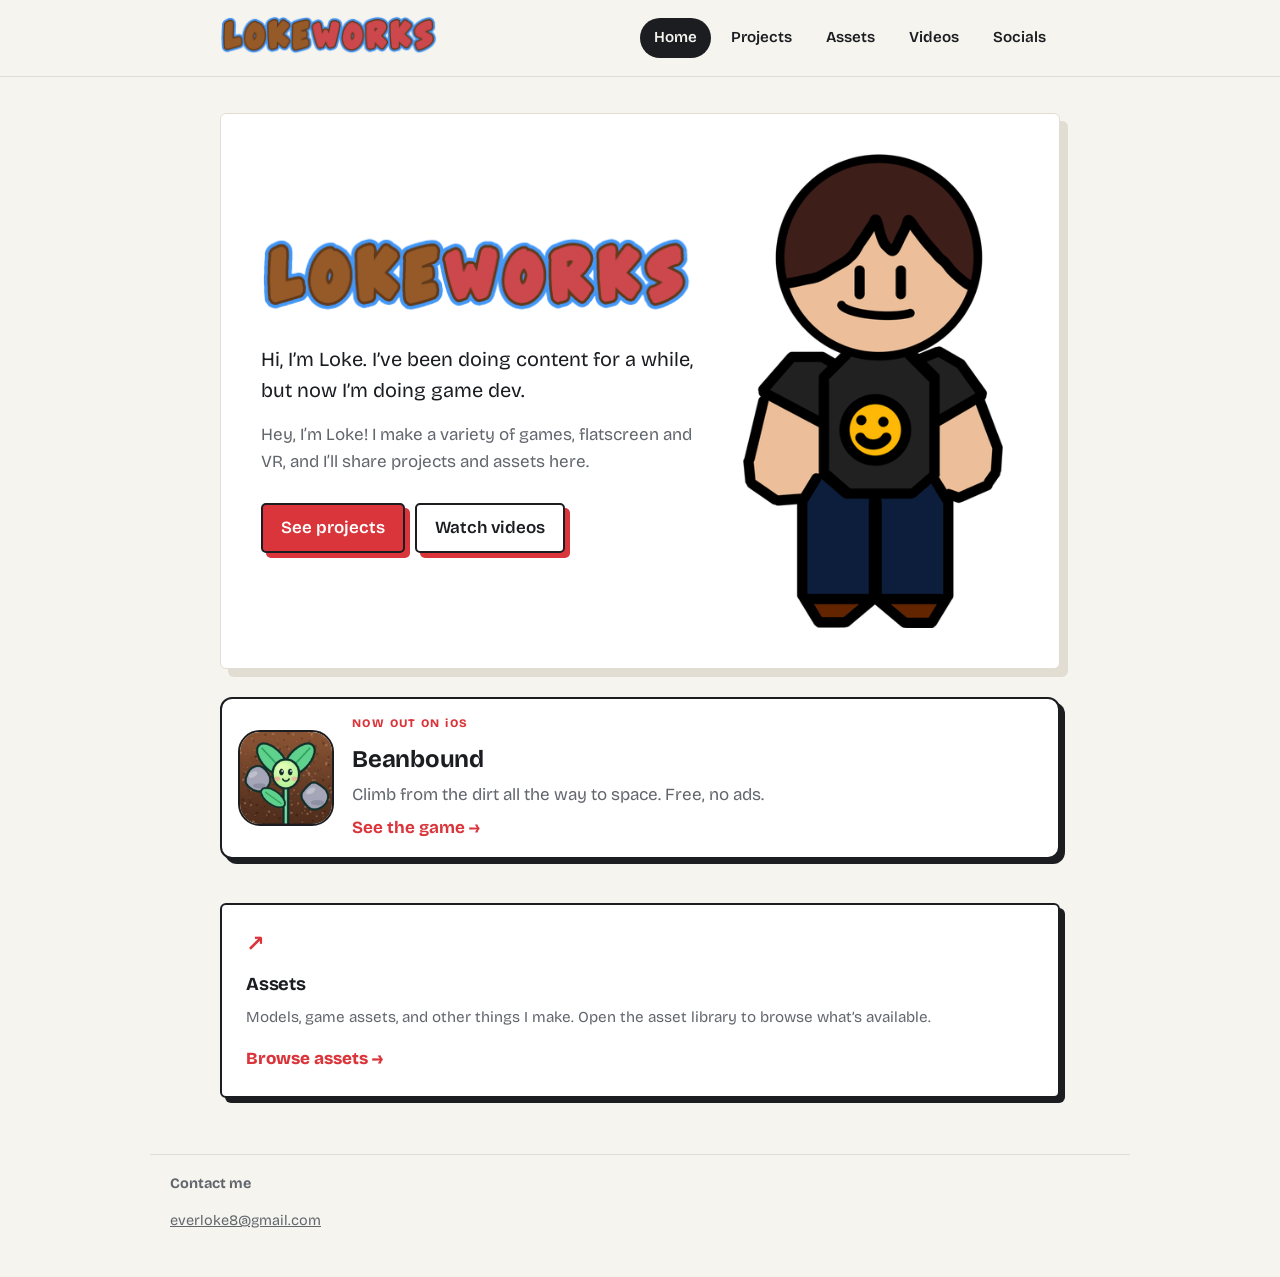
==== commit 5c5228c5: "Add video to Videos page under Release Co-Authored-By: Claude Sonnet 5.5 <noreply@anthropic.com> Cla" ====
--- a/index.html
+++ b/index.html
@@ -1,5 +1,5 @@
 <!DOCTYPE html>
-<html lang="en"><head><meta charset="utf-8"/><meta content="width=device-width, initial-scale=1, viewport-fit=cover" name="viewport"/><title>LokeWorks</title><meta name="description" content="LokeWorks is Loke’s indie game dev home: games, assets, videos and more."/><meta name="theme-color" content="#4397F7"/><meta property="og:type" content="website"/><meta property="og:site_name" content="LokeWorks"/><meta property="og:title" content="LokeWorks"/><meta property="og:description" content="LokeWorks is Loke’s indie game dev home: games, assets, videos and more."/><meta property="og:image" content="https://lokeworks.github.io/lokeworks-dev/assets/og-image.png"/><meta name="twitter:card" content="summary_large_image"/><link href="https://fonts.googleapis.com/css2?family=Bricolage+Grotesque:opsz,wght@12..96,400;12..96,600;12..96,800&amp;display=swap" rel="stylesheet"/><link href="favicon.ico" rel="icon" sizes="any"/><link href="assets/favicon-32.png" rel="icon" type="image/png" sizes="32x32"/><link href="assets/apple-touch-icon.png" rel="apple-touch-icon"/><link href="style.css?v=23" rel="stylesheet"/></head><body><header>
+<html lang="en"><head><meta charset="utf-8"/><meta content="width=device-width, initial-scale=1, viewport-fit=cover" name="viewport"/><title>LokeWorks</title><meta name="description" content="LokeWorks is Loke’s indie game dev home: games, assets, videos and more."/><meta name="theme-color" content="#4397F7"/><meta property="og:type" content="website"/><meta property="og:site_name" content="LokeWorks"/><meta property="og:title" content="LokeWorks"/><meta property="og:description" content="LokeWorks is Loke’s indie game dev home: games, assets, videos and more."/><meta property="og:image" content="https://lokeworks.github.io/lokeworks-dev/assets/og-image.png"/><meta name="twitter:card" content="summary_large_image"/><link href="https://fonts.googleapis.com/css2?family=Bricolage+Grotesque:opsz,wght@12..96,400;12..96,600;12..96,800&amp;display=swap" rel="stylesheet"/><link href="favicon.ico" rel="icon" sizes="any"/><link href="assets/favicon-32.png" rel="icon" type="image/png" sizes="32x32"/><link href="assets/apple-touch-icon.png" rel="apple-touch-icon"/><link href="style.css?v=24" rel="stylesheet"/></head><body><header>
 <div class="bar">
 <a aria-label="LokeWorks home" class="logo" href="index.html"><img alt="LokeWorks" class="logo-img" src="assets/lokeworks-logo-site.png?v=1"/></a>
 <nav aria-label="Main"><a aria-current="page" href="index.html">Home</a><a href="projects.html">Projects</a><a href="assets.html">Assets</a><a href="videos.html">Videos</a><a href="socials.html">Socials</a></nav>
@@ -29,4 +29,4 @@
 <span class="asset-entry-link">Browse assets →</span>
 </button>
 </div>
-</section></main><footer class="site-footer"><div class="footer-inner"><strong>Contact me</strong><p><a href="mailto:everloke8@gmail.com">everloke8@gmail.com</a></p></div></footer><script src="site.js?v=35"></script></body></html>+</section></main><footer class="site-footer"><div class="footer-inner"><strong>Contact me</strong><p><a href="mailto:everloke8@gmail.com">everloke8@gmail.com</a></p></div></footer><script src="site.js?v=36"></script></body></html>
--- a/style.css
+++ b/style.css
@@ -392,3 +392,4 @@
   letter-spacing: .035em;
   box-shadow: 0 1px 0 rgba(0,0,0,.08);
 }
+.thumb img{display:block;width:100%;height:100%;object-fit:cover}
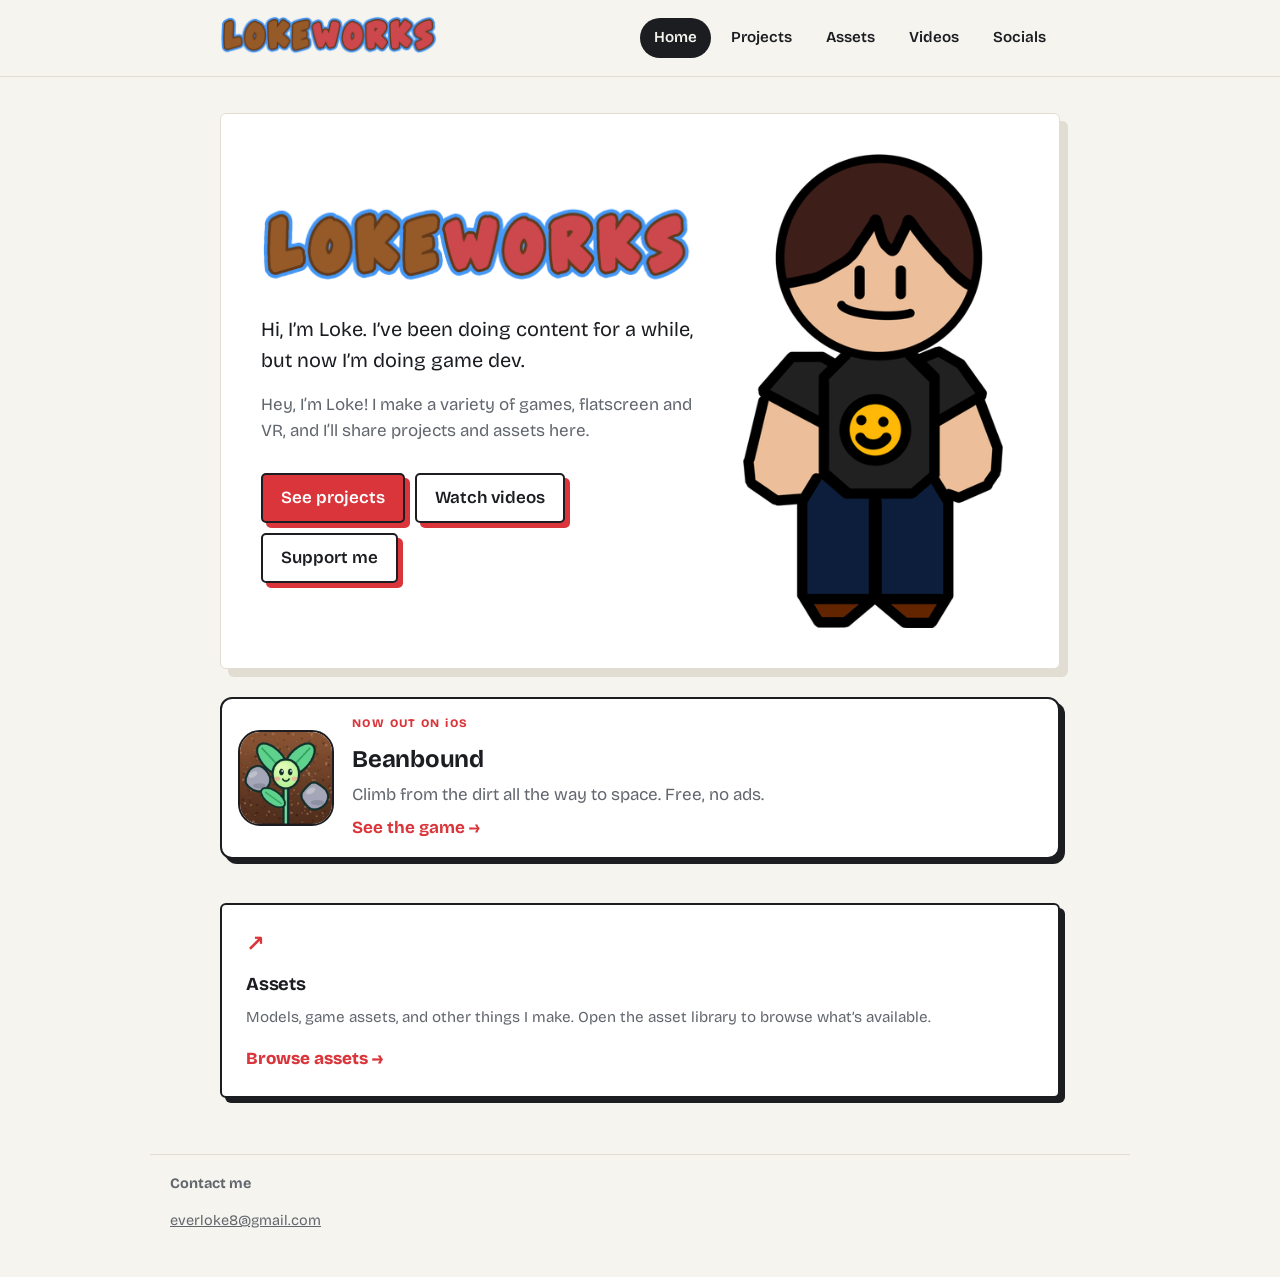
==== commit 6dd1a116: "Add Support me (coming soon) button, remove Watch the process label Co-Authored-By: Claude Sonnet 5." ====
--- a/index.html
+++ b/index.html
@@ -14,6 +14,7 @@
 <div class="btns">
 <button class="btn" data-go="projects">See projects</button>
 <button class="btn alt" data-go="videos">Watch videos</button>
+<button class="btn alt" data-soon="1">Support me</button>
 </div>
 </div>
 </div>
@@ -29,4 +30,4 @@
 <span class="asset-entry-link">Browse assets →</span>
 </button>
 </div>
-</section></main><footer class="site-footer"><div class="footer-inner"><strong>Contact me</strong><p><a href="mailto:everloke8@gmail.com">everloke8@gmail.com</a></p></div></footer><script src="site.js?v=36"></script></body></html>+</section></main><footer class="site-footer"><div class="footer-inner"><strong>Contact me</strong><p><a href="mailto:everloke8@gmail.com">everloke8@gmail.com</a></p></div></footer><script src="site.js?v=37"></script></body></html>
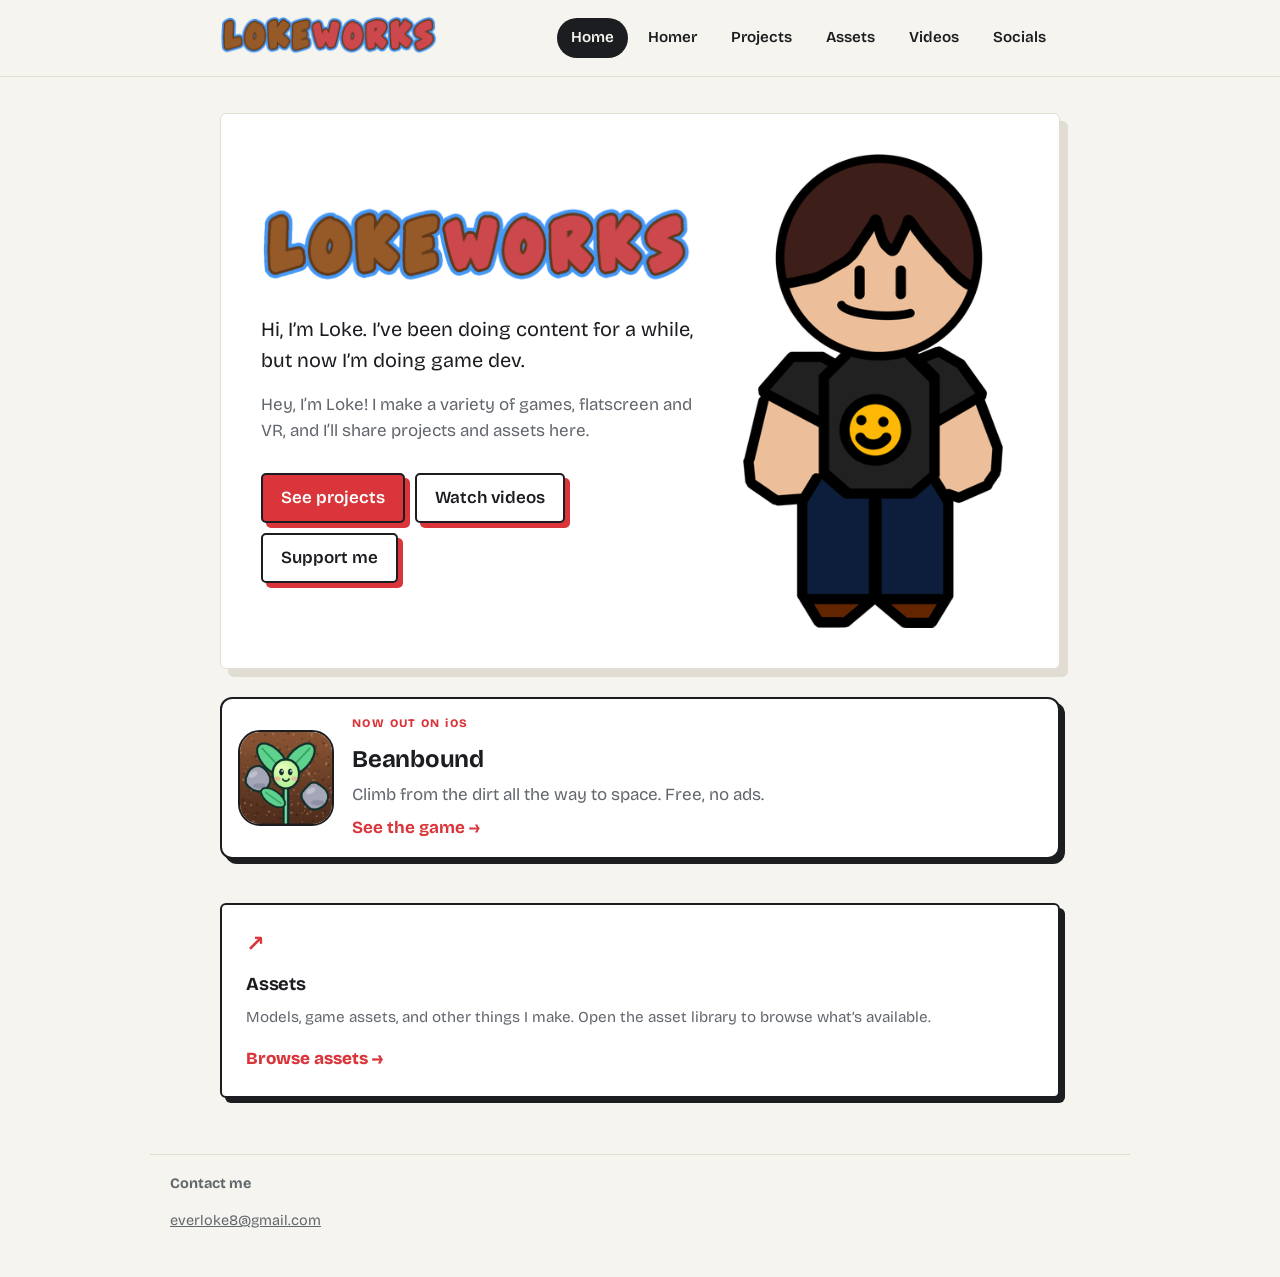
==== commit de37b5e5: "Add Homer test page: home revamp with devlog, Homer nav tab Co-Authored-By: Claude Sonnet 5.5 <norep" ====
--- a/index.html
+++ b/index.html
@@ -1,8 +1,8 @@
 <!DOCTYPE html>
-<html lang="en"><head><meta charset="utf-8"/><meta content="width=device-width, initial-scale=1, viewport-fit=cover" name="viewport"/><title>LokeWorks</title><meta name="description" content="LokeWorks is Loke’s indie game dev home: games, assets, videos and more."/><meta name="theme-color" content="#4397F7"/><meta property="og:type" content="website"/><meta property="og:site_name" content="LokeWorks"/><meta property="og:title" content="LokeWorks"/><meta property="og:description" content="LokeWorks is Loke’s indie game dev home: games, assets, videos and more."/><meta property="og:image" content="https://lokeworks.github.io/lokeworks-dev/assets/og-image.png"/><meta name="twitter:card" content="summary_large_image"/><link href="https://fonts.googleapis.com/css2?family=Bricolage+Grotesque:opsz,wght@12..96,400;12..96,600;12..96,800&amp;display=swap" rel="stylesheet"/><link href="favicon.ico" rel="icon" sizes="any"/><link href="assets/favicon-32.png" rel="icon" type="image/png" sizes="32x32"/><link href="assets/apple-touch-icon.png" rel="apple-touch-icon"/><link href="style.css?v=24" rel="stylesheet"/></head><body><header>
+<html lang="en"><head><meta charset="utf-8"/><meta content="width=device-width, initial-scale=1, viewport-fit=cover" name="viewport"/><title>LokeWorks</title><meta name="description" content="LokeWorks is Loke’s indie game dev home: games, assets, videos and more."/><meta name="theme-color" content="#4397F7"/><meta property="og:type" content="website"/><meta property="og:site_name" content="LokeWorks"/><meta property="og:title" content="LokeWorks"/><meta property="og:description" content="LokeWorks is Loke’s indie game dev home: games, assets, videos and more."/><meta property="og:image" content="https://lokeworks.github.io/lokeworks-dev/assets/og-image.png"/><meta name="twitter:card" content="summary_large_image"/><link href="https://fonts.googleapis.com/css2?family=Bricolage+Grotesque:opsz,wght@12..96,400;12..96,600;12..96,800&amp;display=swap" rel="stylesheet"/><link href="favicon.ico" rel="icon" sizes="any"/><link href="assets/favicon-32.png" rel="icon" type="image/png" sizes="32x32"/><link href="assets/apple-touch-icon.png" rel="apple-touch-icon"/><link href="style.css?v=26" rel="stylesheet"/></head><body><header>
 <div class="bar">
 <a aria-label="LokeWorks home" class="logo" href="index.html"><img alt="LokeWorks" class="logo-img" src="assets/lokeworks-logo-site.png?v=1"/></a>
-<nav aria-label="Main"><a aria-current="page" href="index.html">Home</a><a href="projects.html">Projects</a><a href="assets.html">Assets</a><a href="videos.html">Videos</a><a href="socials.html">Socials</a></nav>
+<nav aria-label="Main"><a aria-current="page" href="index.html">Home</a><a href="homer.html">Homer</a><a href="projects.html">Projects</a><a href="assets.html">Assets</a><a href="videos.html">Videos</a><a href="socials.html">Socials</a></nav>
 </div>
 </header><main><section>
 <div class="hero">
@@ -30,4 +30,4 @@
 <span class="asset-entry-link">Browse assets →</span>
 </button>
 </div>
-</section></main><footer class="site-footer"><div class="footer-inner"><strong>Contact me</strong><p><a href="mailto:everloke8@gmail.com">everloke8@gmail.com</a></p></div></footer><script src="site.js?v=37"></script></body></html>+</section></main><footer class="site-footer"><div class="footer-inner"><strong>Contact me</strong><p><a href="mailto:everloke8@gmail.com">everloke8@gmail.com</a></p></div></footer><script src="site.js?v=38"></script></body></html>
--- a/style.css
+++ b/style.css
@@ -393,3 +393,18 @@
   box-shadow: 0 1px 0 rgba(0,0,0,.08);
 }
 .thumb img{display:block;width:100%;height:100%;object-fit:cover}
+
+/* Homer (home revamp test page) */
+.homer-hero{margin-bottom:8px}
+.homer-about{margin:18px 0 0;color:var(--muted);line-height:1.65;max-width:60ch}
+.homer-two{display:grid;gap:14px;grid-template-columns:1fr;margin-top:24px;align-items:stretch}
+@media(min-width:760px){.homer-two{grid-template-columns:1.4fr 1fr}}
+.homer-two .feature{margin:0}
+.homer-two .tool{text-align:left;cursor:pointer;color:var(--ink);font:inherit}
+.homer-devlog{margin-top:36px}
+.homer-devlog h2{margin:2px 0 14px}
+.update{display:grid;grid-template-columns:110px 1fr;gap:14px;border:2px solid var(--ink);border-radius:12px;background:var(--surface);padding:14px 16px;margin-bottom:12px;box-shadow:4px 4px 0 var(--line)}
+.update-date{color:var(--muted);font-size:.85rem;padding-top:3px}
+.update p{margin:4px 0 0;color:var(--muted)}
+@media(max-width:520px){.update{grid-template-columns:1fr;gap:4px}}
+@media(min-width:760px){.homer-hero{grid-template-columns:1fr 1.5fr}.homer-hero .guy{order:0}}
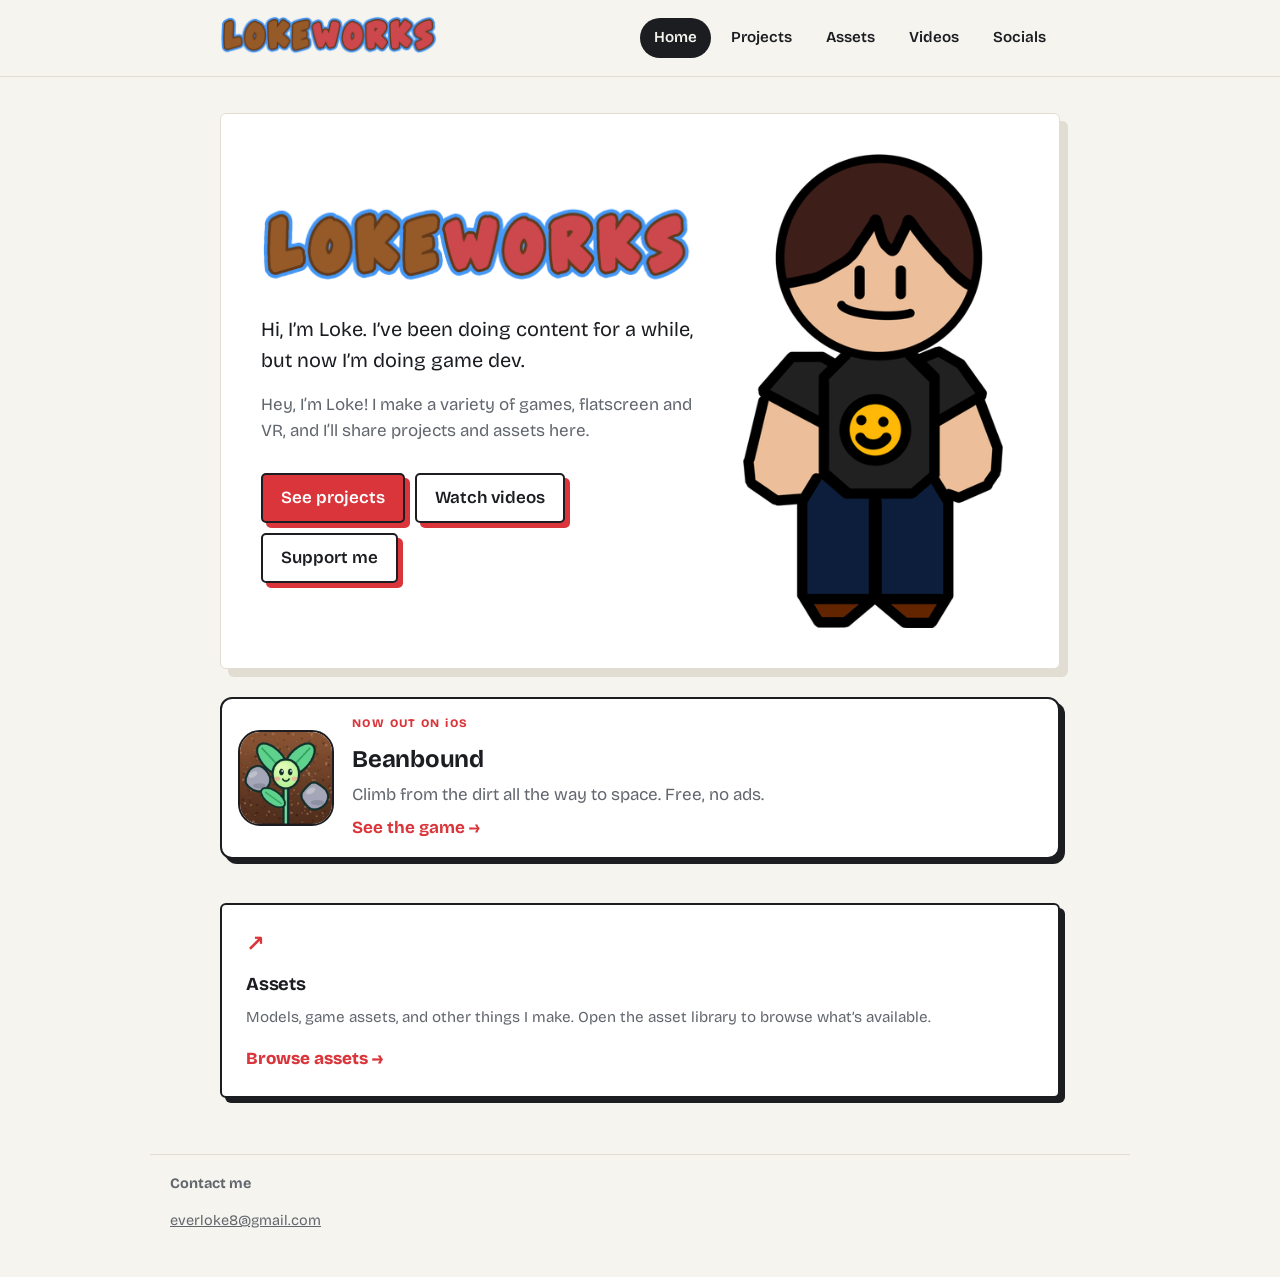
==== commit 47d79d04: "Update index.html" ====
--- a/index.html
+++ b/index.html
@@ -2,7 +2,7 @@
 <html lang="en"><head><meta charset="utf-8"/><meta content="width=device-width, initial-scale=1, viewport-fit=cover" name="viewport"/><title>LokeWorks</title><meta name="description" content="LokeWorks is Loke’s indie game dev home: games, assets, videos and more."/><meta name="theme-color" content="#4397F7"/><meta property="og:type" content="website"/><meta property="og:site_name" content="LokeWorks"/><meta property="og:title" content="LokeWorks"/><meta property="og:description" content="LokeWorks is Loke’s indie game dev home: games, assets, videos and more."/><meta property="og:image" content="https://lokeworks.github.io/lokeworks-dev/assets/og-image.png"/><meta name="twitter:card" content="summary_large_image"/><link href="https://fonts.googleapis.com/css2?family=Bricolage+Grotesque:opsz,wght@12..96,400;12..96,600;12..96,800&amp;display=swap" rel="stylesheet"/><link href="favicon.ico" rel="icon" sizes="any"/><link href="assets/favicon-32.png" rel="icon" type="image/png" sizes="32x32"/><link href="assets/apple-touch-icon.png" rel="apple-touch-icon"/><link href="style.css?v=26" rel="stylesheet"/></head><body><header>
 <div class="bar">
 <a aria-label="LokeWorks home" class="logo" href="index.html"><img alt="LokeWorks" class="logo-img" src="assets/lokeworks-logo-site.png?v=1"/></a>
-<nav aria-label="Main"><a aria-current="page" href="index.html">Home</a><a href="homer.html">Homer</a><a href="projects.html">Projects</a><a href="assets.html">Assets</a><a href="videos.html">Videos</a><a href="socials.html">Socials</a></nav>
+<nav aria-label="Main"><a aria-current="page" href="index.html">Home</a><a href="projects.html">Projects</a><a href="assets.html">Assets</a><a href="videos.html">Videos</a><a href="socials.html">Socials</a></nav>
 </div>
 </header><main><section>
 <div class="hero">
@@ -30,4 +30,4 @@
 <span class="asset-entry-link">Browse assets →</span>
 </button>
 </div>
-</section></main><footer class="site-footer"><div class="footer-inner"><strong>Contact me</strong><p><a href="mailto:everloke8@gmail.com">everloke8@gmail.com</a></p></div></footer><script src="site.js?v=38"></script></body></html>+</section></main><footer class="site-footer"><div class="footer-inner"><strong>Contact me</strong><p><a href="mailto:everloke8@gmail.com">everloke8@gmail.com</a></p></div></footer><script src="site.js?v=38"></script></body></html>
